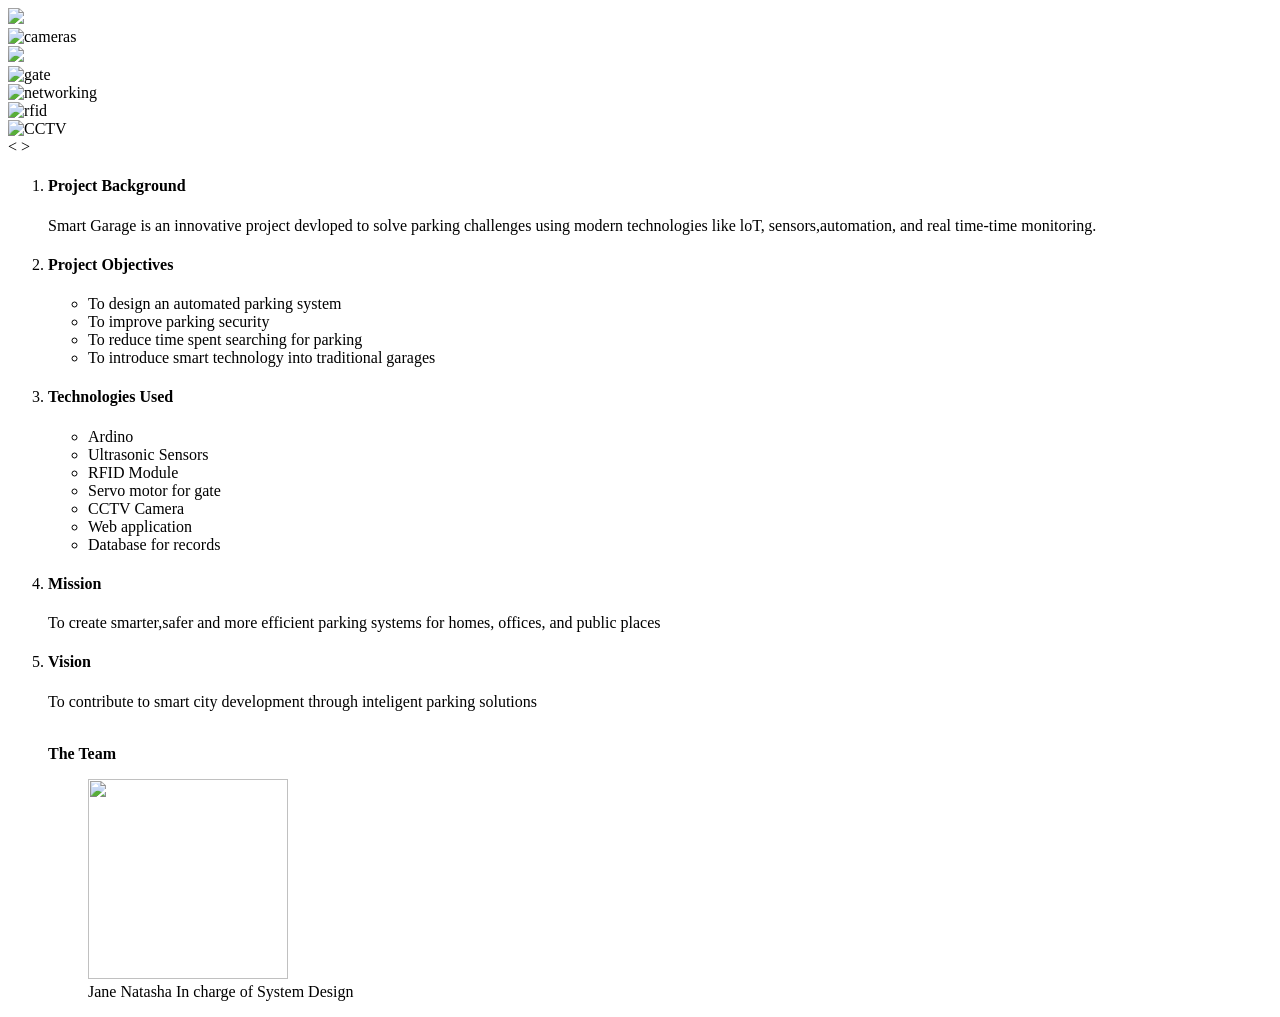
==== About.html @ e30a5278 "proper name for about page change the filename so that it can be well indexed" ====
<!DOCTYPE html>
<html lang="en">
<head>
    <meta charset="UTF-8">
    <meta name="viewport" content="width=device-width, initial-scale=1.0">
    <title>About</title>   
</head>
<body>
<div class="container">
<!--Slideshow-->
<div class="slideshow-container">
    <div class="slides">
        <img src="C:\Users\NATASHA\projects\html group project\ardino.jpeg" width="200" length="200">
    </div>
    <div class="slides">
        <img src="C:\Users\NATASHA\projects\html group project\cameras.jpeg width="200" alt="cameras" length="200">
    </div>
    <div class="slides">
        <img src="C:\Users\NATASHA\projects\html group project\cars in a garage.jpeg" width="200" length="200">
    </div>
    <div class="slides">
        <img src="C:\Users\NATASHA\projects\html group project\gate.jpeg" alt="gate" width="200" length="200">
    </div>
    <div class="slides">
        <img src="C:\Users\NATASHA\projects\html group project\networking.jpeg" alt="networking" width="200" length="200">
    </div>
    <div class="slides">
        <img src="C:\Users\NATASHA\projects\html group project\rfid.jpeg" alt="rfid" width="200" length="200">
    </div>
    <div class="slides">
        <img src="C:\Users\NATASHA\projects\html group project\CCTV camera.jpeg" alt="CCTV" width="200" length="200">
    </div>
    <a class="prev" onclick="plusSlides(-1)"><</a>
    <a class="next" onclick="plusSlides(1)">></a>
</div>
    </div>
    <ol type="1">
        <li><p><h4>Project Background</h4></p></li>
    <p>Smart Garage is an innovative project devloped to solve parking challenges using modern technologies like loT, sensors,automation, and real time-time monitoring.</p>
        <li><h4>Project Objectives</h4></li>
        <ul type="bullet">
            <li>To design an automated parking system</li>
            <li>To improve parking security</li>
            <li>To reduce time spent searching for parking</li>
            <li>To introduce smart technology into traditional garages</li>
        </ul>
        <li><h4>Technologies Used</h4></li>
        <ul type="bullet">
            <li>Ardino</li>
            <li>Ultrasonic Sensors</li>
            <li>RFID Module</li>
            <li>Servo motor for gate</li>
            <li>CCTV Camera</li>
            <li>Web application</li>
            <li>Database for records</li>
        </ul>
        <li><h4>Mission</h4></li>
        <p>To create smarter,safer and more efficient parking systems for homes, offices, and public places</p>
        <li><h4>Vision</h4></li>
            <p>To contribute to smart city development through inteligent parking solutions</p><br>
            <b>The Team</b>
            <figure>
                <img src="C:\Users\NATASHA\projects\html group project\Natasha.jpg" alt="" width="200" height="200">
                <figcaption>
                    Jane Natasha
                    In charge of System Design
                </figcaption>
            </figure>
</ol>
</body>
</html>
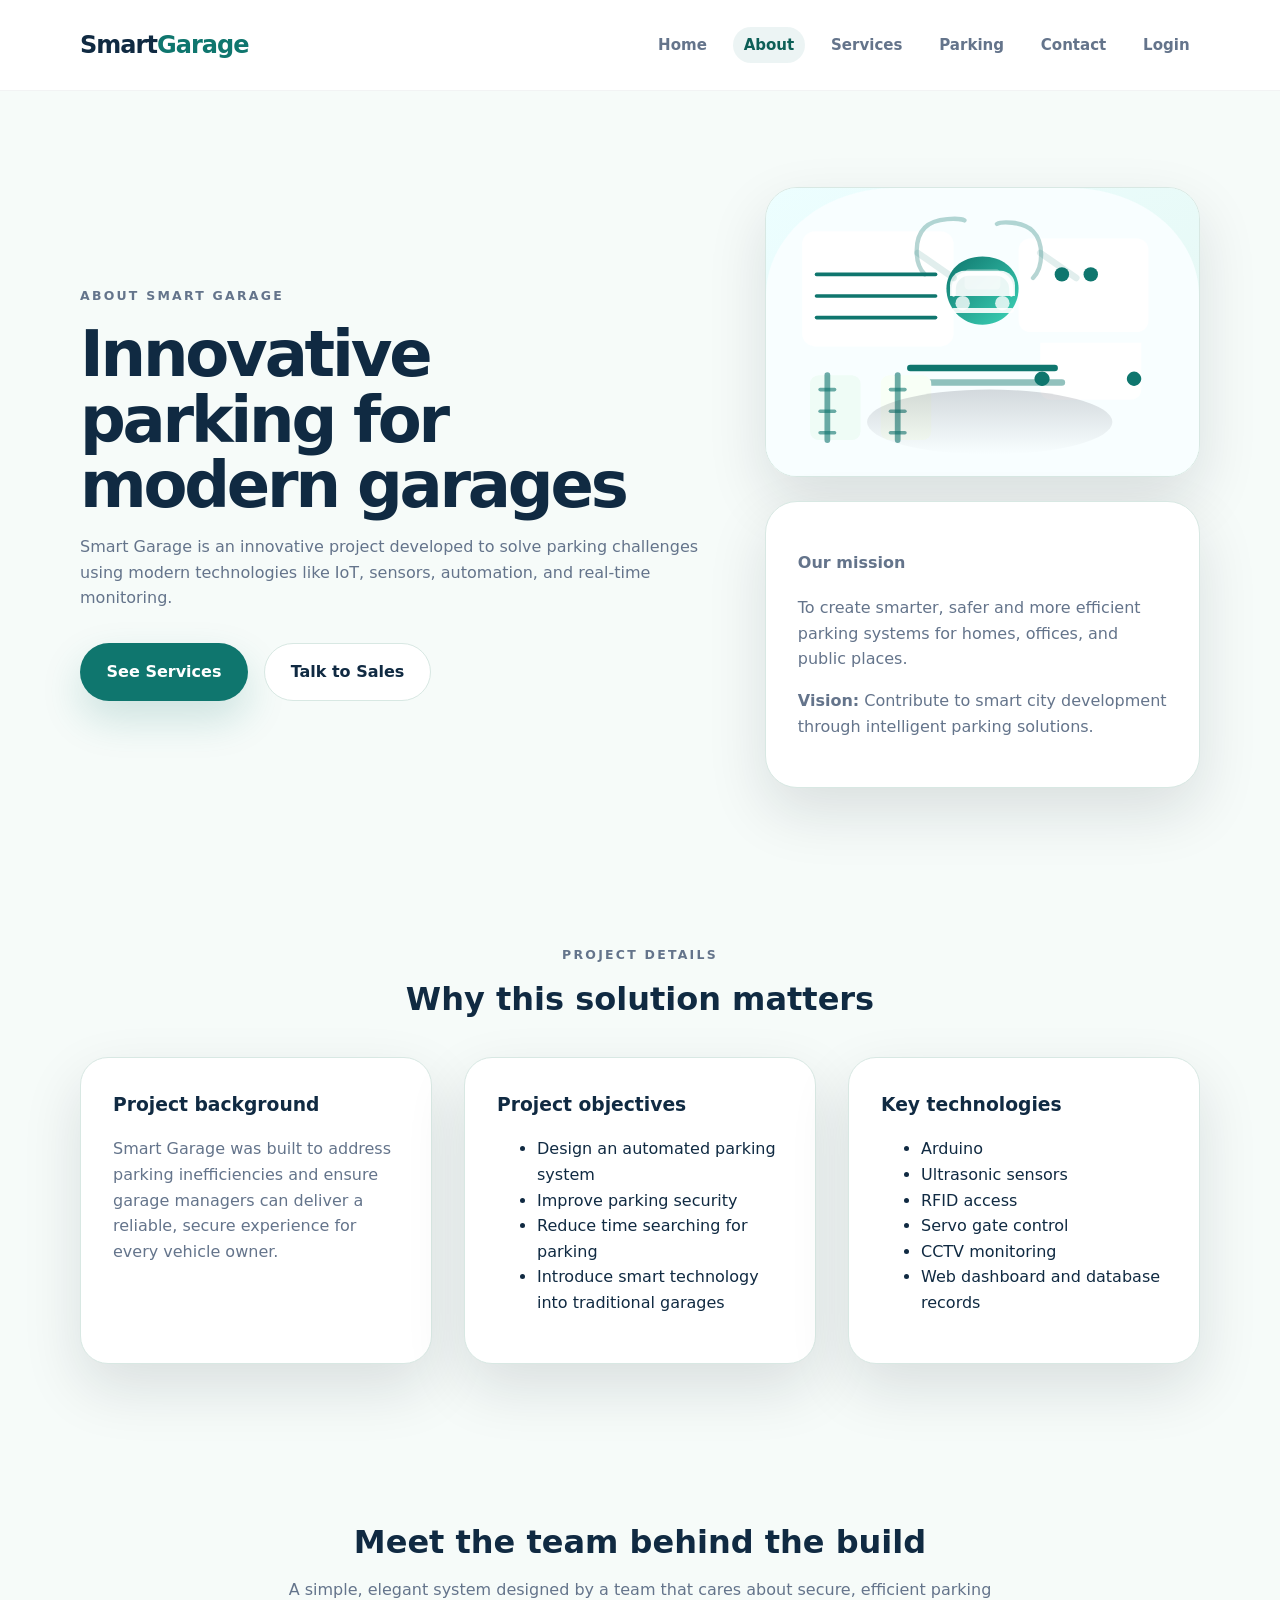
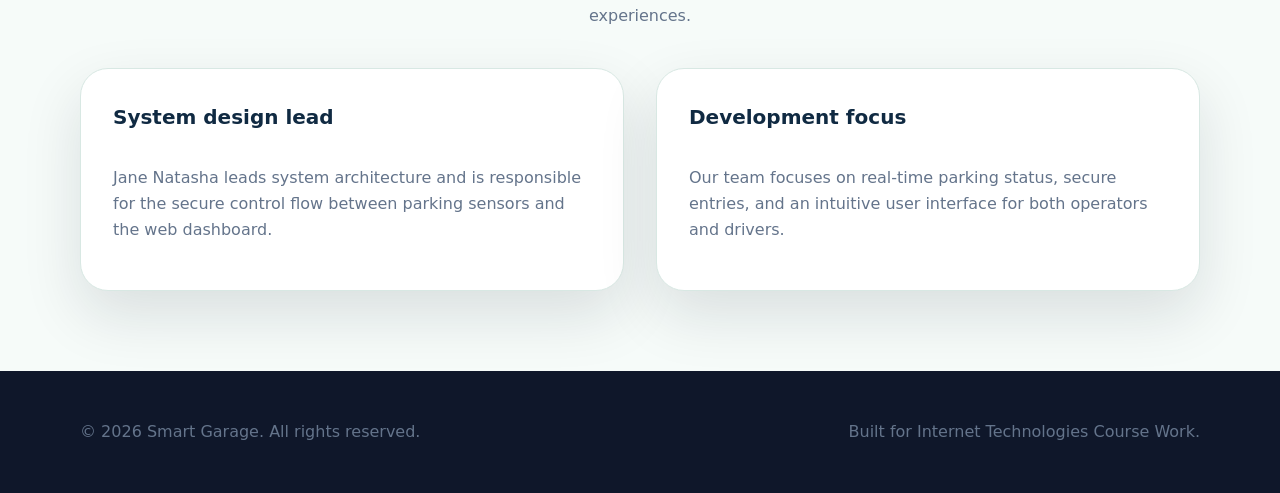
==== commit b0a98b29: "Merge pull request #13 from g4Bitc/moses Merged All" ====
--- a/About.html
+++ b/About.html
@@ -1,71 +1,110 @@
 <!DOCTYPE html>
 <html lang="en">
 <head>
-    <meta charset="UTF-8">
-    <meta name="viewport" content="width=device-width, initial-scale=1.0">
-    <title>About</title>   
+  <meta charset="UTF-8" />
+  <meta name="viewport" content="width=device-width, initial-scale=1.0" />
+  <title>About | Smart Garage</title>
+  <link rel="stylesheet" href="Assets/css/styles.css" />
 </head>
 <body>
-<div class="container">
-<!--Slideshow-->
-<div class="slideshow-container">
-    <div class="slides">
-        <img src="C:\Users\NATASHA\projects\html group project\ardino.jpeg" width="200" length="200">
+  <header class="site-header">
+    <nav class="navbar container">
+      <a class="logo" href="index.html">Smart<span>Garage</span></a>
+      <button class="menu-toggle" aria-label="Open navigation">☰</button>
+      <ul class="nav-links">
+        <li><a href="index.html">Home</a></li>
+        <li><a href="about.html" class="active">About</a></li>
+        <li><a href="services.html">Services</a></li>
+        <li><a href="parking.html">Parking</a></li>
+        <li><a href="contact.html">Contact</a></li>
+        <li><a href="login.html">Login</a></li>
+      </ul>
+    </nav>
+  </header>
+
+  <main>
+    <section class="page-hero">
+      <div class="container hero-grid">
+        <div class="hero-copy">
+          <p class="eyebrow">About Smart Garage</p>
+          <h1>Innovative parking for modern garages</h1>
+          <p>Smart Garage is an innovative project developed to solve parking challenges using modern technologies like IoT, sensors, automation, and real-time monitoring.</p>
+          <div class="hero-actions">
+            <a href="services.html" class="btn btn-primary">See Services</a>
+            <a href="contact.html" class="btn btn-secondary">Talk to Sales</a>
+          </div>
+        </div>
+        <div class="hero-panel">
+          <div class="hero-image">
+            <img src="Assets/Images/hero-illustration.svg" alt="Smart Garage parking illustration" />
+          </div>
+          <div class="hero-card">
+            <p class="hero-card-title">Our mission</p>
+            <p>To create smarter, safer and more efficient parking systems for homes, offices, and public places.</p>
+            <p><strong>Vision:</strong> Contribute to smart city development through intelligent parking solutions.</p>
+          </div>
+        </div>
+      </div>
+    </section>
+
+    <section class="section container">
+      <div class="section-heading">
+        <p class="eyebrow">Project details</p>
+        <h2>Why this solution matters</h2>
+      </div>
+      <div class="feature-grid">
+        <article class="card">
+          <h3>Project background</h3>
+          <p>Smart Garage was built to address parking inefficiencies and ensure garage managers can deliver a reliable, secure experience for every vehicle owner.</p>
+        </article>
+        <article class="card">
+          <h3>Project objectives</h3>
+          <ul class="check-list">
+            <li>Design an automated parking system</li>
+            <li>Improve parking security</li>
+            <li>Reduce time searching for parking</li>
+            <li>Introduce smart technology into traditional garages</li>
+          </ul>
+        </article>
+        <article class="card">
+          <h3>Key technologies</h3>
+          <ul class="check-list">
+            <li>Arduino</li>
+            <li>Ultrasonic sensors</li>
+            <li>RFID access</li>
+            <li>Servo gate control</li>
+            <li>CCTV monitoring</li>
+            <li>Web dashboard and database records</li>
+          </ul>
+        </article>
+      </div>
+    </section>
+
+    <section class="section container">
+      <div class="section-heading">
+        <h2>Meet the team behind the build</h2>
+        <p>A simple, elegant system designed by a team that cares about secure, efficient parking experiences.</p>
+      </div>
+      <div class="info-grid">
+        <div class="info-box">
+          <h3>System design lead</h3>
+          <p>Jane Natasha leads system architecture and is responsible for the secure control flow between parking sensors and the web dashboard.</p>
+        </div>
+        <div class="info-box">
+          <h3>Development focus</h3>
+          <p>Our team focuses on real-time parking status, secure entries, and an intuitive user interface for both operators and drivers.</p>
+        </div>
+      </div>
+    </section>
+  </main>
+
+  <footer class="footer">
+    <div class="container footer-grid">
+      <p>© 2026 Smart Garage. All rights reserved.</p>
+      <p>Built for Internet Technologies Course Work.</p>
     </div>
-    <div class="slides">
-        <img src="C:\Users\NATASHA\projects\html group project\cameras.jpeg width="200" alt="cameras" length="200">
-    </div>
-    <div class="slides">
-        <img src="C:\Users\NATASHA\projects\html group project\cars in a garage.jpeg" width="200" length="200">
-    </div>
-    <div class="slides">
-        <img src="C:\Users\NATASHA\projects\html group project\gate.jpeg" alt="gate" width="200" length="200">
-    </div>
-    <div class="slides">
-        <img src="C:\Users\NATASHA\projects\html group project\networking.jpeg" alt="networking" width="200" length="200">
-    </div>
-    <div class="slides">
-        <img src="C:\Users\NATASHA\projects\html group project\rfid.jpeg" alt="rfid" width="200" length="200">
-    </div>
-    <div class="slides">
-        <img src="C:\Users\NATASHA\projects\html group project\CCTV camera.jpeg" alt="CCTV" width="200" length="200">
-    </div>
-    <a class="prev" onclick="plusSlides(-1)"><</a>
-    <a class="next" onclick="plusSlides(1)">></a>
-</div>
-    </div>
-    <ol type="1">
-        <li><p><h4>Project Background</h4></p></li>
-    <p>Smart Garage is an innovative project devloped to solve parking challenges using modern technologies like loT, sensors,automation, and real time-time monitoring.</p>
-        <li><h4>Project Objectives</h4></li>
-        <ul type="bullet">
-            <li>To design an automated parking system</li>
-            <li>To improve parking security</li>
-            <li>To reduce time spent searching for parking</li>
-            <li>To introduce smart technology into traditional garages</li>
-        </ul>
-        <li><h4>Technologies Used</h4></li>
-        <ul type="bullet">
-            <li>Ardino</li>
-            <li>Ultrasonic Sensors</li>
-            <li>RFID Module</li>
-            <li>Servo motor for gate</li>
-            <li>CCTV Camera</li>
-            <li>Web application</li>
-            <li>Database for records</li>
-        </ul>
-        <li><h4>Mission</h4></li>
-        <p>To create smarter,safer and more efficient parking systems for homes, offices, and public places</p>
-        <li><h4>Vision</h4></li>
-            <p>To contribute to smart city development through inteligent parking solutions</p><br>
-            <b>The Team</b>
-            <figure>
-                <img src="C:\Users\NATASHA\projects\html group project\Natasha.jpg" alt="" width="200" height="200">
-                <figcaption>
-                    Jane Natasha
-                    In charge of System Design
-                </figcaption>
-            </figure>
-</ol>
+  </footer>
+
+  <script src="Assets/js/script.js"></script>
 </body>
-</html>+</html>
--- a/Assets/css/styles.css
+++ b/Assets/css/styles.css
@@ -0,0 +1,545 @@
+/* Smart Garage unified stylesheet */
+:root {
+  --bg: #f6fbf9;
+  --surface: #ffffff;
+  --surface-strong: #f1f8f5;
+  --surface-dark: #0f172a;
+  --primary: #0f766e;
+  --primary-dark: #0d5f57;
+  --accent: #f59e0b;
+  --muted: #64748b;
+  --text: #102a42;
+  --border: #d8e8e3;
+  --shadow: 0 24px 60px rgba(15, 23, 42, 0.12);
+}
+
+* {
+  box-sizing: border-box;
+}
+
+html {
+  scroll-behavior: smooth;
+}
+
+body {
+  margin: 0;
+  font-family: Inter, system-ui, -apple-system, BlinkMacSystemFont, 'Segoe UI', sans-serif;
+  background: var(--bg);
+  color: var(--text);
+  line-height: 1.6;
+}
+
+a {
+  color: inherit;
+  text-decoration: none;
+}
+
+img {
+  max-width: 100%;
+  display: block;
+}
+
+button {
+  font: inherit;
+}
+
+.container {
+  width: min(1120px, calc(100% - 40px));
+  margin: 0 auto;
+}
+
+.site-header {
+  position: sticky;
+  top: 0;
+  z-index: 50;
+  background: rgba(255, 255, 255, 0.95);
+  backdrop-filter: blur(14px);
+  border-bottom: 1px solid rgba(15, 23, 42, 0.05);
+}
+
+.navbar {
+  display: flex;
+  align-items: center;
+  justify-content: space-between;
+  gap: 1rem;
+  padding: 1rem 0;
+}
+
+.logo {
+  font-size: 1.5rem;
+  font-weight: 800;
+  letter-spacing: -0.04em;
+}
+
+.logo span {
+  color: var(--primary);
+}
+
+.nav-links {
+  display: flex;
+  gap: 1rem;
+  list-style: none;
+  align-items: center;
+}
+
+.nav-links a {
+  position: relative;
+  color: var(--muted);
+  font-size: 0.94rem;
+  font-weight: 600;
+  padding: 0.55rem 0.65rem;
+  border-radius: 999px;
+  transition: color 0.2s ease, background 0.2s ease;
+}
+
+.nav-links a:hover,
+.nav-links a.active {
+  color: var(--primary-dark);
+  background: rgba(15, 118, 110, 0.08);
+}
+
+.menu-toggle {
+  display: none;
+  border: 0;
+  background: var(--primary);
+  color: white;
+  padding: 0.75rem 1rem;
+  border-radius: 999px;
+  font-size: 1rem;
+  cursor: pointer;
+}
+
+.page-hero {
+  padding: 6rem 0 4rem;
+}
+
+.hero-grid,
+.section-grid,
+.feature-grid,
+.info-grid,
+.stats-grid,
+.contact-grid,
+.form-grid,
+.gallery-grid {
+  display: grid;
+  gap: 2rem;
+}
+
+.hero-grid {
+  grid-template-columns: 1.2fr 0.8fr;
+  align-items: center;
+}
+
+.hero-copy {
+  max-width: 620px;
+}
+
+.eyebrow {
+  color: var(--primary);
+  font-size: 0.78rem;
+  letter-spacing: 0.18em;
+  text-transform: uppercase;
+  font-weight: 800;
+  margin-bottom: 1rem;
+}
+
+h1,
+h2,
+h3 {
+  margin: 0;
+}
+
+h1 {
+  font-size: clamp(2.6rem, 5vw, 4.4rem);
+  line-height: 1.02;
+  letter-spacing: -0.05em;
+  margin-bottom: 1rem;
+}
+
+h2 {
+  font-size: clamp(1.8rem, 2.5vw, 2.8rem);
+  margin-bottom: 1rem;
+  line-height: 1.15;
+}
+
+.page-hero p,
+.section-heading p,
+.card p,
+.info-box p,
+.contact-copy p,
+.footer p,
+.form-note {
+  color: var(--muted);
+}
+
+.hero-actions {
+  display: flex;
+  flex-wrap: wrap;
+  gap: 1rem;
+  margin-top: 2rem;
+}
+
+.btn {
+  display: inline-flex;
+  align-items: center;
+  justify-content: center;
+  gap: 0.5rem;
+  border-radius: 999px;
+  padding: 0.95rem 1.6rem;
+  font-weight: 700;
+  border: 1px solid transparent;
+  transition: transform 0.2s ease, background 0.2s ease, box-shadow 0.2s ease;
+}
+
+.btn:hover {
+  transform: translateY(-1px);
+}
+
+.btn-primary {
+  background: var(--primary);
+  color: white;
+  box-shadow: 0 18px 40px rgba(15, 118, 110, 0.18);
+}
+
+.btn-secondary,
+.btn-outline {
+  background: white;
+  color: var(--text);
+  border-color: var(--border);
+}
+
+.btn-secondary:hover,
+.btn-outline:hover {
+  background: #f5fbf8;
+}
+
+.hero-panel {
+  display: grid;
+  gap: 1.5rem;
+}
+
+.hero-image {
+  border-radius: 2rem;
+  overflow: hidden;
+  box-shadow: var(--shadow);
+  border: 1px solid var(--border);
+}
+
+.hero-image img {
+  width: 100%;
+  display: block;
+}
+
+.feature-icon {
+  width: 46px;
+  height: 46px;
+  margin-bottom: 1.25rem;
+}
+
+.hero-card,
+.card,
+.info-box,
+.contact-panel,
+.section-block,
+.form-card,
+.table-card {
+  background: white;
+  border: 1px solid var(--border);
+  border-radius: 1.75rem;
+  box-shadow: var(--shadow);
+  padding: 2rem;
+}
+
+.hero-card {
+  border-radius: 2rem;
+  padding: 2rem;
+}
+
+.hero-card-title {
+  font-weight: 800;
+  margin-bottom: 1.2rem;
+}
+
+.slots-grid {
+  display: grid;
+  gap: 0.9rem;
+}
+
+.slots-grid div {
+  display: flex;
+  justify-content: space-between;
+  align-items: center;
+  padding: 1rem 1.15rem;
+  border-radius: 1.25rem;
+  background: var(--surface-strong);
+  color: var(--text);
+}
+
+.slot-label {
+  font-weight: 700;
+  color: var(--muted);
+}
+
+.hero-info {
+  display: grid;
+  grid-template-columns: repeat(2, minmax(0, 1fr));
+  gap: 1rem;
+  margin-top: 1.5rem;
+}
+
+.hero-info div {
+  padding: 1rem;
+  border-radius: 1.5rem;
+  border: 1px solid var(--border);
+  background: var(--surface);
+}
+
+.hero-info strong {
+  display: block;
+  font-size: 1.6rem;
+  margin-bottom: 0.35rem;
+  color: var(--primary-dark);
+}
+
+.section {
+  padding: 5rem 0;
+}
+
+.section-heading {
+  max-width: 720px;
+  margin: 0 auto 2.5rem;
+  text-align: center;
+}
+
+.feature-grid {
+  grid-template-columns: repeat(3, minmax(0, 1fr));
+}
+
+.card {
+  padding: 2rem;
+}
+
+.card h3 {
+  margin-bottom: 0.9rem;
+}
+
+.card p {
+  margin-bottom: 0;
+}
+
+.info-grid {
+  grid-template-columns: 1fr 1fr;
+}
+
+.info-box {
+  display: flex;
+  flex-direction: column;
+  gap: 1rem;
+}
+
+.info-box h3 {
+  font-size: 1.25rem;
+}
+
+.info-box li {
+  margin-bottom: 0.85rem;
+  color: var(--muted);
+}
+
+.stats {
+  margin-top: -2rem;
+  position: relative;
+  z-index: 1;
+}
+
+.stats-grid {
+  grid-template-columns: repeat(3, minmax(0, 1fr));
+}
+
+.stat-card {
+  display: grid;
+  gap: 0.75rem;
+  padding: 1.75rem;
+  border-radius: 1.5rem;
+  border: 1px solid var(--border);
+  background: white;
+  box-shadow: var(--shadow);
+}
+
+.stat-card strong {
+  font-size: 2rem;
+  color: var(--primary);
+}
+
+.stat-card span {
+  color: var(--muted);
+  font-weight: 700;
+}
+
+.cta {
+  padding-bottom: 5rem;
+}
+
+.cta-card {
+  display: grid;
+  grid-template-columns: 1.5fr auto;
+  gap: 2rem;
+  align-items: center;
+  padding: 2rem 2.5rem;
+  background: linear-gradient(135deg, rgba(15,118,110,0.12), rgba(245,158,11,0.1));
+}
+
+.cta-card h2 {
+  font-size: 2rem;
+}
+
+.footer {
+  background: #0f172a;
+  color: #cbd5e1;
+  padding: 2rem 0;
+}
+
+.footer .footer-grid {
+  display: flex;
+  justify-content: space-between;
+  align-items: center;
+  gap: 1rem;
+  flex-wrap: wrap;
+}
+
+.footer a {
+  color: #cbd5e1;
+}
+
+.contact-grid {
+  grid-template-columns: 1fr 1fr;
+  align-items: start;
+}
+
+.contact-panel {
+  display: grid;
+  gap: 1rem;
+}
+
+.contact-form {
+  display: grid;
+  gap: 1rem;
+}
+
+.form-card {
+  padding: 2rem;
+}
+
+.form-card label {
+  display: block;
+  margin-bottom: 0.4rem;
+  font-weight: 700;
+}
+
+.form-card input,
+.form-card textarea,
+.form-card select {
+  width: 100%;
+  padding: 0.95rem 1rem;
+  border: 1px solid var(--border);
+  border-radius: 1rem;
+  background: white;
+  font: inherit;
+}
+
+.form-card textarea {
+  resize: vertical;
+  min-height: 140px;
+}
+
+.form-note,
+.form-card small {
+  display: block;
+  color: var(--muted);
+  margin-top: 0.5rem;
+}
+
+.table-card table {
+  width: 100%;
+  border-collapse: collapse;
+}
+
+.table-card th,
+.table-card td {
+  padding: 1rem;
+  border-bottom: 1px solid var(--border);
+  text-align: left;
+}
+
+.table-card th {
+  color: var(--primary);
+  background: #f8fbf9;
+}
+
+.table-card tr:hover {
+  background: #f5fbf8;
+}
+
+.gallery-grid {
+  grid-template-columns: repeat(2, minmax(0, 1fr));
+}
+
+.form-card .form-row {
+  display: grid;
+  grid-template-columns: 1fr 1fr;
+  gap: 1rem;
+}
+
+.page-note {
+  max-width: 720px;
+  margin: 1rem auto 0;
+  color: var(--muted);
+}
+
+@media (max-width: 960px) {
+  .hero-grid,
+  .info-grid,
+  .stats-grid,
+  .feature-grid,
+  .contact-grid,
+  .gallery-grid,
+  .form-card .form-row,
+  .cta-card {
+    grid-template-columns: 1fr;
+  }
+
+  .cta-card {
+    text-align: center;
+  }
+}
+
+@media (max-width: 720px) {
+  .navbar {
+    flex-wrap: wrap;
+  }
+
+  .menu-toggle {
+    display: inline-flex;
+  }
+
+  .nav-links {
+    display: none;
+    position: absolute;
+    inset: auto 1.5rem auto 1.5rem;
+    flex-direction: column;
+    gap: 0.75rem;
+    padding: 1.5rem;
+    border-radius: 1.5rem;
+    background: white;
+    box-shadow: var(--shadow);
+    border: 1px solid var(--border);
+  }
+
+  .nav-links.show {
+    display: flex;
+  }
+
+  .nav-links a {
+    width: 100%;
+  }
+}
